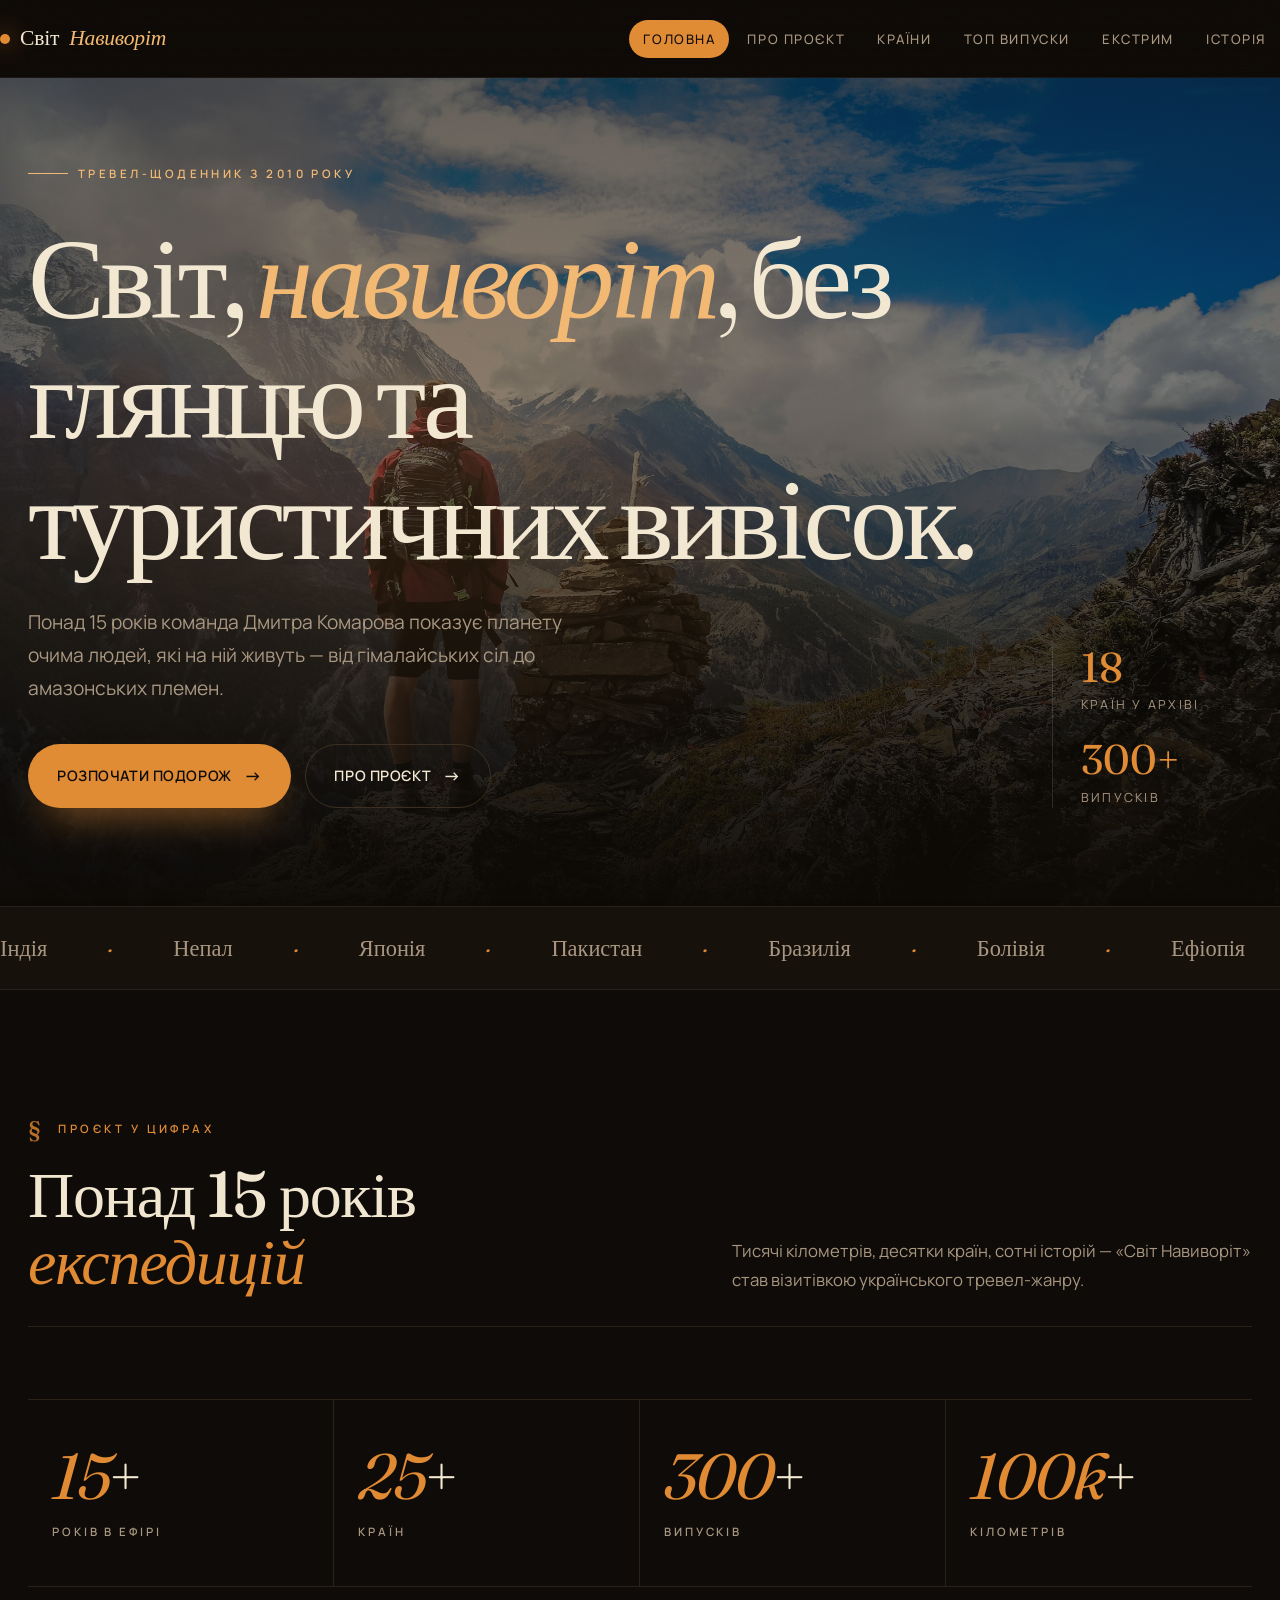
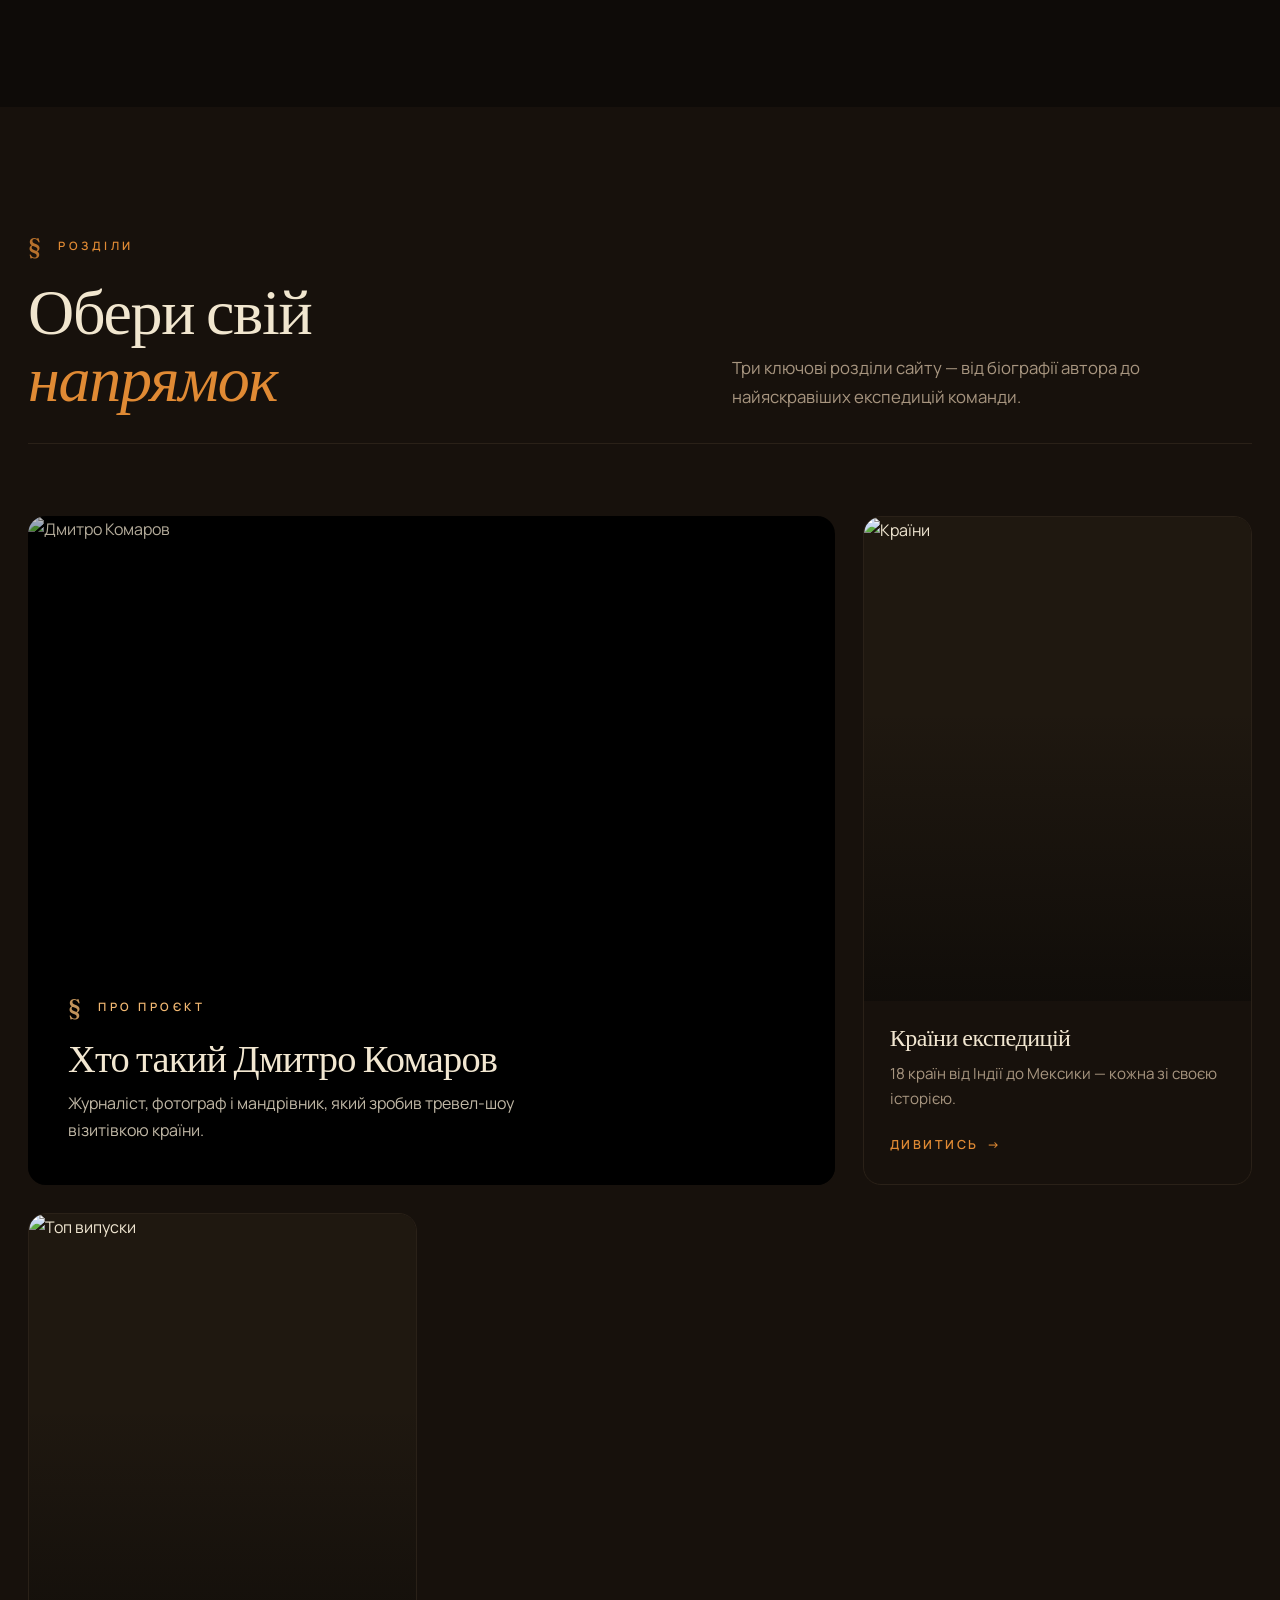
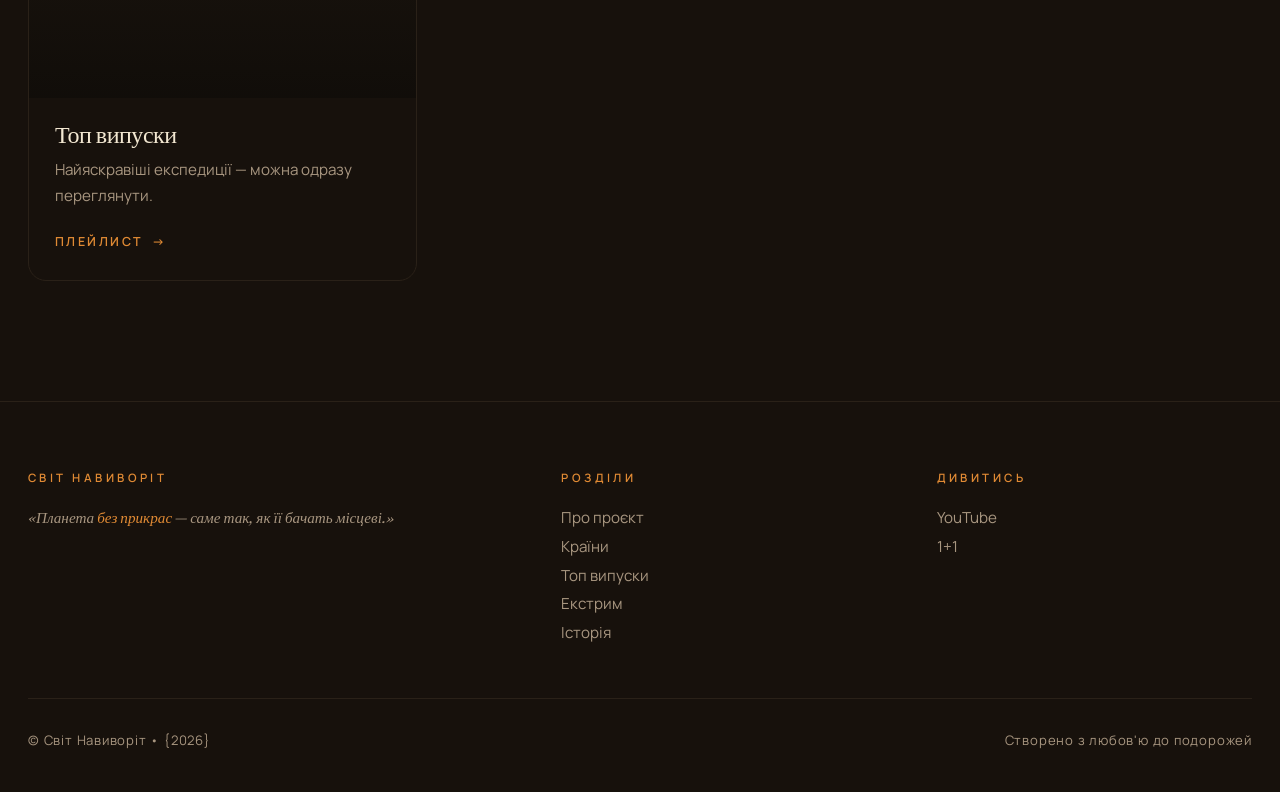
==== index.html @ 5a091ca9 "Update index.html" ====
<!doctype html>
<html lang="uk">
<head>
  <meta charset="utf-8">
  <meta name="viewport" content="width=device-width, initial-scale=1">
  <title>Світ Навиворіт — тревел-проєкт про справжній світ</title>
  <meta name="description" content="Український тревел-проєкт Дмитра Комарова. 15 років експедицій найвіддаленішими куточками планети.">
  <link rel="preconnect" href="https://fonts.googleapis.com">
  <link rel="preconnect" href="https://fonts.gstatic.com" crossorigin>
  <link href="https://fonts.googleapis.com/css2?family=Fraunces:ital,opsz,wght@0,9..144,400;0,9..144,500;0,9..144,600;1,9..144,400;1,9..144,500&family=Manrope:wght@400;500;600;700&display=swap" rel="stylesheet">
  <link rel="stylesheet" href="styles/style.css">
</head>
<body>
  <header class="site-header">
    <div class="container nav">
      <a class="brand" href="index.html">Світ <em>Навиворіт</em></a>
      <button class="burger" data-burger aria-label="Меню">☰</button>
      <ul class="nav-links">
        <li><a href="index.html">Головна</a></li>
        <li><a href="pages/about.html">Про проєкт</a></li>
        <li><a href="pages/countries.html">Країни</a></li>
        <li><a href="pages/top.html">Топ випуски</a></li>
        <li><a href="pages/extreme.html">Екстрим</a></li>
        <li><a href="pages/history.html">Історія</a></li>
      </ul>
    </div>
  </header>

  <main>
    <section class="hero">
      <div class="hero-bg"></div>
      <div class="container">
        <div class="hero-inner">
          <div>
            <div class="hero-tag reveal">Тревел-щоденник з 2010 року</div>
            <h1 class="reveal d1">Світ, <em>навиворіт</em>, без глянцю та туристичних вивісок.</h1>
            <p class="lede reveal d2">Понад 15 років команда Дмитра Комарова показує планету очима людей, які на ній живуть — від гімалайських сіл до амазонських племен.</p>
            <div class="hero-actions reveal d3">
              <a class="btn btn-primary" href="pages/countries.html">Розпочати подорож</a>
              <a class="btn btn-outline" href="pages/about.html">Про проєкт</a>
            </div>
          </div>
          <div class="hero-meta reveal d4">
            <div><div class="k">18</div><div class="v">Країн у архіві</div></div>
            <div><div class="k">300+</div><div class="v">Випусків</div></div>
          </div>
        </div>
      </div>
    </section>

    <div class="marquee" aria-hidden="true">
      <div class="marquee-track">
        <span>Індія <em>·</em> Непал <em>·</em> Японія <em>·</em> Пакистан <em>·</em> Бразилія <em>·</em> Болівія <em>·</em> Ефіопія <em>·</em> Кенія <em>·</em> Куба <em>·</em> Мексика <em>·</em> В'єтнам <em>·</em> Танзанія <em>·</em></span>
        <span>Індія <em>·</em> Непал <em>·</em> Японія <em>·</em> Пакистан <em>·</em> Бразилія <em>·</em> Болівія <em>·</em> Ефіопія <em>·</em> Кенія <em>·</em> Куба <em>·</em> Мексика <em>·</em> В'єтнам <em>·</em> Танзанія <em>·</em></span>
      </div>
    </div>

    <section class="section">
      <div class="container">
        <div class="section-head reveal">
          <div>
            <div class="eyebrow">Проєкт у цифрах</div>
            <h2>Понад 15 років <em>експедицій</em></h2>
          </div>
          <p class="desc">Тисячі кілометрів, десятки країн, сотні історій — «Світ Навиворіт» став візитівкою українського тревел-жанру.</p>
        </div>
        <div class="stats reveal d1">
          <div class="stat"><div class="num"><em>15</em>+</div><div class="label">років в ефірі</div></div>
          <div class="stat"><div class="num"><em>25</em>+</div><div class="label">країн</div></div>
          <div class="stat"><div class="num"><em>300</em>+</div><div class="label">випусків</div></div>
          <div class="stat"><div class="num"><em>100k</em>+</div><div class="label">кілометрів</div></div>
        </div>
      </div>
    </section>

    <section class="section section-tinted">
      <div class="container">
        <div class="section-head reveal">
          <div>
            <div class="eyebrow">Розділи</div>
            <h2>Обери свій <em>напрямок</em></h2>
          </div>
          <p class="desc">Три ключові розділи сайту — від біографії автора до найяскравіших експедицій команди.</p>
        </div>
        <div class="grid grid-3">
          <a class="feature-card reveal d1" href="about.html">
            <img src="images/komarov.jpg" alt="Дмитро Комаров" loading="lazy">
            <div class="fc-body">
              <div class="eyebrow" style="color:var(--amber-2);">Про проєкт</div>
              <h3>Хто такий Дмитро Комаров</h3>
              <p>Журналіст, фотограф і мандрівник, який зробив тревел-шоу візитівкою країни.</p>
            </div>
          </a>
          <a class="card reveal d2" href="countries.html">
            <div class="card-img"><img src="images/india.jpg" alt="Країни" loading="lazy"></div>
            <div class="card-body">
              <h3 class="card-title">Країни експедицій</h3>
              <p>18 країн від Індії до Мексики — кожна зі своєю історією.</p>
              <span class="card-link">Дивитись</span>
            </div>
          </a>
          <a class="card reveal d3" href="top.html">
            <div class="card-img"><img src="images/japan.jpg" alt="Топ випуски" loading="lazy"></div>
            <div class="card-body">
              <h3 class="card-title">Топ випуски</h3>
              <p>Найяскравіші експедиції — можна одразу переглянути.</p>
              <span class="card-link">Плейлист</span>
            </div>
          </a>
        </div>
      </div>
    </section>
  </main>

  <footer class="site-footer">
    <div class="container">
      <div class="footer-grid">
        <div>
          <h4>Світ Навиворіт</h4>
          <p class="footer-motto">«Планета <em style="color:var(--amber);font-style:italic;">без прикрас</em> — саме так, як її бачать місцеві.»</p>
        </div>
        <div>
          <h4>Розділи</h4>
          <a href="about.html">Про проєкт</a>
          <a href="countries.html">Країни</a>
          <a href="top.html">Топ випуски</a>
          <a href="extreme.html">Екстрим</a>
          <a href="history.html">Історія</a>
        </div>
        <div>
          <h4>Дивитись</h4>
          <a href="https://www.youtube.com/@SvitNavuvorit" target="_blank" rel="noopener">YouTube</a>
          <a href="https://1plus1.ua/svit-navpaki" target="_blank" rel="noopener">1+1</a>
        </div>
      </div>
      <div class="footer-bottom">
        <span>© Світ Навиворіт • {2026}</span>
        <span>Створено з любов'ю до подорожей</span>
      </div>
    </div>
  </footer>

  <script src="scripts/countries.js"></script>
  <script src="scripts/main.js"></script>
</body>
</html>
---- styles/style.css ----
/* =========================================================
   Світ Навиворіт — editorial redesign
   Palette: espresso ink + parchment + burnt amber
   Type: Fraunces (display serif) + Manrope (body)
   ========================================================= */

:root {
  --ink: #0e0b08;
  --ink-2: #17110c;
  --ink-3: #1f1810;
  --line: #2a2118;
  --line-2: #3a2e21;
  --paper: #f2e7d1;
  --paper-2: #ebdcbd;
  --text: #f1e6cf;
  --muted: #a89680;
  --amber: #e08a34;
  --amber-2: #f2b872;
  --rust: #b64a24;
  --radius: 4px;
  --radius-lg: 18px;
  --ease: cubic-bezier(.2,.7,.2,1);
  --shadow: 0 30px 80px -30px rgba(0,0,0,.7);
}

*, *::before, *::after { box-sizing: border-box; margin: 0; padding: 0; }

html { scroll-behavior: smooth; }

body {
  font-family: "Manrope", system-ui, -apple-system, Segoe UI, sans-serif;
  background: var(--ink);
  color: var(--text);
  line-height: 1.7;
  min-height: 100vh;
  display: flex;
  flex-direction: column;
  overflow-x: hidden;
  -webkit-font-smoothing: antialiased;
}

/* Subtle film-grain */
body::before {
  content: "";
  position: fixed; inset: 0;
  pointer-events: none;
  z-index: 200;
  opacity: .05;
  mix-blend-mode: overlay;
  background-image: url("data:image/svg+xml;utf8,<svg xmlns='http://www.w3.org/2000/svg' width='160' height='160'><filter id='n'><feTurbulence type='fractalNoise' baseFrequency='.9' numOctaves='2' stitchTiles='stitch'/></filter><rect width='100%25' height='100%25' filter='url(%23n)'/></svg>");
}

img { max-width: 100%; display: block; }
a { color: inherit; text-decoration: none; }
button { font-family: inherit; }

h1, h2, h3, h4 {
  font-family: "Fraunces", "Times New Roman", serif;
  font-weight: 500;
  letter-spacing: -0.02em;
  line-height: 1.05;
  font-optical-sizing: auto;
  font-variation-settings: "SOFT" 30, "WONK" 0;
}

.container {
  width: 100%;
  max-width: 1280px;
  margin: 0 auto;
  padding: 0 28px;
}

/* =========================================================
   Header
   ========================================================= */
.site-header {
  position: sticky; top: 0; z-index: 50;
  background: rgba(14, 11, 8, .72);
  backdrop-filter: blur(18px) saturate(140%);
  -webkit-backdrop-filter: blur(18px) saturate(140%);
  border-bottom: 1px solid rgba(255,255,255,.05);
  transition: padding .3s var(--ease), background .3s var(--ease);
}
.site-header.scrolled { background: rgba(14, 11, 8, .92); }
.nav {
  display: flex; align-items: center; justify-content: space-between;
  padding: 20px 0;
}
.brand {
  display: inline-flex; align-items: baseline; gap: 10px;
  font-family: "Fraunces", serif;
  font-weight: 500;
  font-size: 1.35rem;
  letter-spacing: -.01em;
  color: var(--paper);
}
.brand::before {
  content: "";
  width: 10px; height: 10px; border-radius: 50%;
  background: var(--amber);
  box-shadow: 0 0 24px var(--amber);
  transform: translateY(-1px);
}
.brand em {
  font-style: italic;
  color: var(--amber-2);
  font-weight: 400;
}

.nav-links { display: flex; gap: 4px; list-style: none; align-items: center; }
.nav-links a {
  position: relative;
  color: var(--muted);
  font-size: .82rem;
  font-weight: 500;
  letter-spacing: .12em;
  text-transform: uppercase;
  padding: 10px 14px;
  border-radius: 999px;
  transition: color .25s var(--ease), background .25s var(--ease);
}
.nav-links a:hover { color: var(--paper); background: rgba(255,255,255,.04); }
.nav-links a.active {
  color: var(--ink);
  background: var(--amber);
}

.burger {
  display: none;
  background: transparent;
  border: 1px solid var(--line-2);
  color: var(--paper);
  width: 44px; height: 44px;
  border-radius: 999px;
  font-size: 1.2rem;
  cursor: pointer;
}

/* =========================================================
   Buttons
   ========================================================= */
.btn {
  display: inline-flex; align-items: center; gap: 12px;
  padding: 16px 28px;
  border-radius: 999px;
  font-weight: 600; font-size: .9rem;
  letter-spacing: .04em;
  cursor: pointer; border: 1px solid transparent;
  transition: transform .25s var(--ease), background .25s var(--ease), color .25s var(--ease), border-color .25s var(--ease);
  text-transform: uppercase;
}
.btn::after {
  content: "→";
  font-size: 1.1rem;
  transition: transform .25s var(--ease);
}
.btn:hover::after { transform: translateX(4px); }

.btn-primary {
  background: var(--amber);
  color: var(--ink);
  box-shadow: 0 20px 40px -18px rgba(224, 138, 52, .7);
}
.btn-primary:hover { background: var(--amber-2); transform: translateY(-2px); }

.btn-outline {
  background: transparent;
  border-color: var(--line-2);
  color: var(--paper);
}
.btn-outline:hover { border-color: var(--amber); color: var(--amber); }

/* =========================================================
   Hero (home)
   ========================================================= */
.hero {
  position: relative;
  min-height: 92vh;
  display: flex; align-items: center;
  padding: 60px 0 80px;
  overflow: hidden;
  isolation: isolate;
}
.hero-bg {
  position: absolute; inset: 0;
  background-image: url("../images/hero.jpg");
  background-size: cover; background-position: center;
  filter: saturate(1.05) contrast(1.02);
  z-index: -2;
  transform: scale(1.05);
  animation: heroZoom 30s ease-in-out infinite alternate;
}
@keyframes heroZoom { to { transform: scale(1.15) translateY(-2%); } }
.hero-bg::after {
  content: "";
  position: absolute; inset: 0;
  background:
    radial-gradient(ellipse at 30% 40%, rgba(224,138,52,.18), transparent 55%),
    linear-gradient(180deg, rgba(14,11,8,.65) 0%, rgba(14,11,8,.55) 40%, var(--ink) 100%);
}
.hero-inner {
  display: grid;
  grid-template-columns: 1fr auto;
  gap: 60px;
  align-items: end;
  width: 100%;
}
.hero-tag {
  display: inline-flex; align-items: center; gap: 10px;
  color: var(--amber-2);
  font-size: .72rem;
  letter-spacing: .3em; text-transform: uppercase;
  margin-bottom: 32px;
  font-weight: 600;
}
.hero-tag::before {
  content: ""; width: 40px; height: 1px; background: var(--amber-2);
}
.hero h1 {
  font-size: clamp(3rem, 9vw, 8rem);
  color: var(--paper);
  margin-bottom: 28px;
  letter-spacing: -.04em;
}
.hero h1 em { color: var(--amber-2); font-style: italic; font-weight: 400; }
.hero .lede {
  color: var(--muted);
  font-size: clamp(1rem, 1.5vw, 1.2rem);
  max-width: 560px;
  margin-bottom: 40px;
}
.hero-actions { display: flex; gap: 14px; flex-wrap: wrap; }
.hero-meta {
  display: flex; flex-direction: column; gap: 24px;
  min-width: 200px;
  padding-left: 28px;
  border-left: 1px solid rgba(255,255,255,.12);
}
.hero-meta .k {
  font-family: "Fraunces", serif;
  font-size: 2.6rem;
  color: var(--amber);
  line-height: 1;
}
.hero-meta .v {
  color: var(--muted); font-size: .78rem;
  letter-spacing: .18em; text-transform: uppercase;
  margin-top: 6px;
}

/* Marquee */
.marquee {
  overflow: hidden;
  border-top: 1px solid var(--line);
  border-bottom: 1px solid var(--line);
  background: var(--ink-2);
  padding: 22px 0;
}
.marquee-track {
  display: flex; gap: 60px;
  white-space: nowrap;
  animation: marquee 40s linear infinite;
  font-family: "Fraunces", serif;
  font-size: 1.4rem;
  color: var(--muted);
}
.marquee-track span { display: inline-flex; align-items: center; gap: 60px; }
.marquee-track em { color: var(--amber); font-style: italic; }
.marquee-dot {
  width: 8px; height: 8px; border-radius: 50%;
  background: var(--amber); display: inline-block;
}
@keyframes marquee { to { transform: translateX(-50%); } }

/* =========================================================
   Sections
   ========================================================= */
.section { padding: 120px 0; position: relative; }
.section-tinted { background: var(--ink-2); }
.section-paper { background: var(--paper); color: var(--ink); }
.section-paper .muted { color: #6b5a44; }

.section-head {
  display: grid;
  grid-template-columns: 1fr 1.4fr;
  gap: 60px;
  align-items: end;
  margin-bottom: 72px;
  padding-bottom: 32px;
  border-bottom: 1px solid var(--line);
}
.section-paper .section-head { border-bottom-color: rgba(0,0,0,.12); }
.eyebrow {
  color: var(--amber);
  font-size: .72rem;
  letter-spacing: .3em; text-transform: uppercase;
  font-weight: 600;
  display: flex; align-items: center; gap: 14px;
}
.eyebrow::before { content: "§"; font-family: "Fraunces", serif; font-size: 1.4rem; opacity: .8; }
.section-head h2 {
  font-size: clamp(2rem, 5vw, 4rem);
  margin-top: 12px;
}
.section-head h2 em { color: var(--amber); font-style: italic; font-weight: 400; }
.section-head .desc { color: var(--muted); font-size: 1.05rem; max-width: 520px; margin-left: auto; }
.section-paper .section-head .desc { color: #6b5a44; }

/* =========================================================
   Grid / editorial cards
   ========================================================= */
.grid {
  display: grid;
  grid-template-columns: repeat(auto-fill, minmax(300px, 1fr));
  gap: 28px;
}
.grid-3 { grid-template-columns: repeat(3, 1fr); }

.card {
  position: relative;
  background: var(--ink-2);
  border: 1px solid var(--line);
  border-radius: var(--radius-lg);
  overflow: hidden;
  display: flex; flex-direction: column;
  transition: transform .5s var(--ease), border-color .3s var(--ease);
  isolation: isolate;
}
.card:hover { transform: translateY(-6px); border-color: var(--line-2); }
.card-index {
  position: absolute; top: 18px; left: 20px;
  z-index: 3;
  font-family: "Fraunces", serif;
  font-size: .95rem;
  color: var(--paper);
  background: rgba(0,0,0,.35);
  backdrop-filter: blur(8px);
  padding: 6px 12px; border-radius: 999px;
  letter-spacing: .1em;
}
.card-img {
  aspect-ratio: 4/5;
  overflow: hidden;
  background: var(--ink-3);
  position: relative;
}
.card-img::after {
  content: "";
  position: absolute; inset: 0;
  background: linear-gradient(180deg, transparent 40%, rgba(14,11,8,.85));
}
.card-img img {
  width: 100%; height: 100%;
  object-fit: cover;
  transition: transform .8s var(--ease), filter .5s var(--ease);
  filter: saturate(.9);
}
.card:hover .card-img img { transform: scale(1.08); filter: saturate(1.1); }
.card-body {
  padding: 24px 26px 28px;
  display: flex; flex-direction: column; gap: 10px;
}
.card-title {
  font-family: "Fraunces", serif;
  font-size: 1.5rem;
  color: var(--paper);
  display: flex; align-items: center; gap: 12px;
  font-weight: 500;
}
.card-title .flag { font-size: 1.5rem; }
.card-body p { color: var(--muted); font-size: .95rem; }
.card-link {
  margin-top: 12px;
  color: var(--amber);
  font-weight: 600; font-size: .78rem;
  letter-spacing: .2em; text-transform: uppercase;
  display: inline-flex; align-items: center; gap: 8px;
}
.card-link::after { content: "→"; transition: transform .25s var(--ease); }
.card:hover .card-link::after { transform: translateX(4px); }

/* Feature card variant (image spans, dark hero) */
.feature-card {
  grid-column: span 2;
  position: relative;
  min-height: 460px;
  border-radius: var(--radius-lg);
  overflow: hidden;
  isolation: isolate;
  background: #000;
}
.feature-card img {
  position: absolute; inset: 0;
  width: 100%; height: 100%;
  object-fit: cover;
  opacity: .75;
  transition: transform .8s var(--ease), opacity .5s var(--ease);
}
.feature-card:hover img { transform: scale(1.05); opacity: .9; }
.feature-card::after {
  content: "";
  position: absolute; inset: 0;
  background: linear-gradient(160deg, transparent 30%, rgba(0,0,0,.85));
}
.feature-card .fc-body {
  position: relative; z-index: 2;
  padding: 40px;
  height: 100%;
  display: flex; flex-direction: column; justify-content: flex-end;
  gap: 12px;
}
.feature-card h3 {
  font-family: "Fraunces", serif;
  font-size: clamp(1.8rem, 3vw, 2.8rem);
  color: var(--paper);
}
.feature-card p { color: rgba(241,230,207,.8); max-width: 520px; }

/* =========================================================
   Stats
   ========================================================= */
.stats {
  display: grid;
  grid-template-columns: repeat(4, 1fr);
  gap: 0;
  border-top: 1px solid var(--line);
  border-bottom: 1px solid var(--line);
}
.stat {
  padding: 44px 24px;
  text-align: left;
  border-right: 1px solid var(--line);
  position: relative;
}
.stat:last-child { border-right: none; }
.stat .num {
  font-family: "Fraunces", serif;
  color: var(--paper);
  font-size: clamp(2.6rem, 5vw, 4rem);
  line-height: 1;
  letter-spacing: -.03em;
  font-weight: 400;
}
.stat .num em { color: var(--amber); font-style: italic; }
.stat .label {
  color: var(--muted); font-size: .72rem;
  letter-spacing: .25em; text-transform: uppercase;
  margin-top: 14px; font-weight: 600;
}

/* =========================================================
   Split / about
   ========================================================= */
.split {
  display: grid;
  grid-template-columns: 1.05fr 1fr;
  gap: 80px;
  align-items: center;
}
.split.reverse { grid-template-columns: 1fr 1.05fr; }
.split-img {
  position: relative;
  border-radius: var(--radius-lg);
  overflow: hidden;
  aspect-ratio: 4/5;
}
.split-img img { width: 100%; height: 100%; object-fit: cover; }
.split-img::after {
  content: "";
  position: absolute; inset: 0;
  border: 1px solid rgba(255,255,255,.08);
  border-radius: var(--radius-lg);
  pointer-events: none;
}
.split h2 { font-size: clamp(1.8rem, 4vw, 3rem); margin-bottom: 24px; }
.split h2 em { color: var(--amber); font-style: italic; }
.split p { color: var(--muted); margin-bottom: 16px; font-size: 1.02rem; }
.split .lead {
  font-family: "Fraunces", serif;
  font-size: 1.4rem;
  color: var(--paper);
  font-style: italic;
  line-height: 1.4;
  margin-bottom: 24px;
}
.section-paper .split p { color: #5d4d38; }
.section-paper .split .lead { color: var(--ink); }

/* =========================================================
   Timeline (alternating)
   ========================================================= */
.timeline {
  position: relative;
  max-width: 900px;
  margin: 0 auto;
  padding: 20px 0;
}
.timeline::before {
  content: "";
  position: absolute;
  left: 50%;
  top: 0; bottom: 0;
  width: 1px;
  background: var(--line);
  transform: translateX(-.5px);
}
.timeline-item {
  position: relative;
  display: grid;
  grid-template-columns: 1fr 1fr;
  gap: 60px;
  padding: 40px 0;
}
.timeline-item .tl-card {
  background: var(--ink-2);
  border: 1px solid var(--line);
  border-radius: var(--radius-lg);
  padding: 28px 30px;
  position: relative;
}
.timeline-item:nth-child(odd) .tl-card { grid-column: 1; text-align: right; }
.timeline-item:nth-child(even) .tl-card { grid-column: 2; }
.timeline-item::after {
  content: "";
  position: absolute;
  left: 50%; top: 60px;
  width: 14px; height: 14px;
  border-radius: 50%;
  background: var(--amber);
  transform: translateX(-50%);
  box-shadow: 0 0 0 4px var(--ink), 0 0 30px var(--amber);
}
.tl-year {
  font-family: "Fraunces", serif;
  color: var(--amber);
  font-size: 1.6rem;
  font-style: italic;
  margin-bottom: 6px;
}
.tl-card h3 { color: var(--paper); font-size: 1.35rem; margin-bottom: 8px; }
.tl-card p { color: var(--muted); font-size: .95rem; }

/* =========================================================
   Country hero + body
   ========================================================= */
.country-hero {
  position: relative;
  min-height: 80vh;
  display: flex; align-items: flex-end;
  padding: 100px 0 60px;
  overflow: hidden;
  isolation: isolate;
}
.country-hero-bg {
  position: absolute; inset: 0; z-index: -2;
  background-size: cover; background-position: center;
  transform: scale(1.05);
  animation: heroZoom 30s ease-in-out infinite alternate;
}
.country-hero::before {
  content: "";
  position: absolute; inset: 0; z-index: -1;
  background:
    linear-gradient(180deg, rgba(14,11,8,.4) 0%, rgba(14,11,8,.3) 40%, var(--ink) 100%);
}
.country-hero .container { position: relative; }
.back-link {
  display: inline-flex; align-items: center; gap: 10px;
  color: var(--muted);
  margin-bottom: 32px;
  font-size: .78rem;
  letter-spacing: .2em; text-transform: uppercase;
  font-weight: 600;
  transition: color .25s var(--ease);
}
.back-link::before { content: "←"; font-size: 1rem; }
.back-link:hover { color: var(--amber); }
.country-hero h1 {
  font-size: clamp(3rem, 8vw, 6.5rem);
  color: var(--paper);
  display: flex; align-items: center; gap: 24px;
  flex-wrap: wrap;
  letter-spacing: -.03em;
}
.country-hero h1 .flag { font-size: .7em; }
.country-hero .lede {
  color: rgba(241,230,207,.8);
  font-size: 1.15rem;
  max-width: 640px;
  margin-top: 20px;
}
.country-body {
  padding: 0;
  max-width: none;
  margin: 0;
}
.country-detail-wrap {
  display: grid;
  grid-template-columns: minmax(0, 1fr) 320px;
  gap: 60px;
  padding: 80px 0 120px;
  align-items: start;
}
.country-detail-wrap .country-info { position: sticky; top: 100px; }
@media (max-width: 960px) {
  .country-detail-wrap { grid-template-columns: 1fr; gap: 40px; padding: 60px 0 80px; }
  .country-detail-wrap .country-info { position: static; }
}
.country-body p {
  color: var(--text);
  font-size: 1.15rem;
  margin-bottom: 22px;
  line-height: 1.8;
}
.country-body p:first-of-type::first-letter {
  font-family: "Fraunces", serif;
  font-size: 4.5rem;
  float: left;
  line-height: .9;
  padding: 6px 14px 0 0;
  color: var(--amber);
  font-weight: 500;
}
.country-fact {
  margin-top: 40px;
  padding: 30px 34px;
  border-left: 3px solid var(--amber);
  background: var(--ink-2);
  border-radius: 0 var(--radius-lg) var(--radius-lg) 0;
  font-family: "Fraunces", serif;
  font-size: 1.25rem;
  color: var(--paper);
  font-style: italic;
}
.country-fact strong {
  display: block;
  color: var(--amber);
  font-family: "Manrope", sans-serif;
  font-size: .72rem;
  letter-spacing: .3em; text-transform: uppercase;
  margin-bottom: 12px;
  font-weight: 700;
  font-style: normal;
}

/* Country detail layout: article + info aside */
.country-h3 {
  font-family: "Fraunces", serif;
  font-size: 1.6rem;
  color: var(--paper);
  margin: 40px 0 18px;
  letter-spacing: -.01em;
}
.country-highlights {
  list-style: none;
  display: grid;
  grid-template-columns: repeat(auto-fill, minmax(220px, 1fr));
  gap: 10px 18px;
}
.country-highlights li {
  position: relative;
  padding-left: 22px;
  color: var(--text);
  font-size: 1rem;
}
.country-highlights li::before {
  content: "◆";
  position: absolute; left: 0; top: 0;
  color: var(--amber);
  font-size: .7rem;
  transform: translateY(4px);
}
.info-list {
  display: grid;
  grid-template-columns: 1fr 1.4fr;
  gap: 14px 24px;
  padding: 28px 32px;
  background: var(--ink-2);
  border: 1px solid var(--line);
  border-radius: var(--radius-lg);
}
.info-list dt {
  color: var(--muted);
  font-size: .72rem;
  letter-spacing: .22em;
  text-transform: uppercase;
  font-weight: 600;
  align-self: center;
}
.info-list dd {
  color: var(--paper);
  font-family: "Fraunces", serif;
  font-size: 1.1rem;
}
@media (max-width: 720px) {
  .info-list { grid-template-columns: 1fr; gap: 6px 0; padding: 22px 24px; }
  .info-list dd { margin-bottom: 10px; border-bottom: 1px solid var(--line); padding-bottom: 8px; }
}

/* =========================================================
   Video cards
   ========================================================= */
.video-card {
  background: var(--ink-2);
  border: 1px solid var(--line);
  border-radius: var(--radius-lg);
  overflow: hidden;
  transition: transform .4s var(--ease), border-color .3s var(--ease);
}
.video-card:hover { transform: translateY(-6px); border-color: var(--line-2); }
.video-frame { aspect-ratio: 16/9; }
.video-frame iframe { width: 100%; height: 100%; border: 0; display: block; }
.video-card .card-body { padding: 24px 26px 28px; }

/* =========================================================
   Footer
   ========================================================= */
.site-footer {
  margin-top: auto;
  border-top: 1px solid var(--line);
  padding: 70px 0 40px;
  background: var(--ink-2);
}
.footer-grid {
  display: grid;
  grid-template-columns: 1.5fr 1fr 1fr;
  gap: 60px;
  margin-bottom: 50px;
}
.footer-grid h4 {
  font-family: "Manrope", sans-serif;
  font-size: .72rem;
  letter-spacing: .3em; text-transform: uppercase;
  color: var(--amber);
  margin-bottom: 20px;
  font-weight: 600;
}
.footer-grid p, .footer-grid a {
  color: var(--muted); font-size: .95rem; line-height: 1.9;
  display: block;
  transition: color .25s var(--ease);
}
.footer-grid a:hover { color: var(--paper); }
.footer-motto {
  font-family: "Fraunces", serif;
  font-size: 2rem;
  color: var(--paper);
  font-style: italic;
  line-height: 1.2;
  margin-top: 12px;
}
.footer-bottom {
  padding-top: 30px;
  border-top: 1px solid var(--line);
  color: var(--muted);
  font-size: .82rem;
  display: flex; justify-content: space-between; flex-wrap: wrap; gap: 16px;
  letter-spacing: .06em;
}

/* =========================================================
   Reveal animations
   ========================================================= */
.reveal {
  opacity: 0;
  transform: translateY(30px);
  transition: opacity .8s var(--ease), transform .8s var(--ease);
}
.reveal.in { opacity: 1; transform: none; }
.reveal.d1 { transition-delay: .08s; }
.reveal.d2 { transition-delay: .16s; }
.reveal.d3 { transition-delay: .24s; }
.reveal.d4 { transition-delay: .32s; }

/* =========================================================
   Responsive
   ========================================================= */
@media (max-width: 960px) {
  .section { padding: 80px 0; }
  .section-head { grid-template-columns: 1fr; gap: 20px; margin-bottom: 48px; }
  .section-head .desc { margin-left: 0; }
  .split, .split.reverse { grid-template-columns: 1fr; gap: 40px; }
  .stats { grid-template-columns: repeat(2, 1fr); }
  .stat:nth-child(2) { border-right: none; }
  .stat:nth-child(1), .stat:nth-child(2) { border-bottom: 1px solid var(--line); }
  .hero-inner { grid-template-columns: 1fr; }
  .hero-meta { flex-direction: row; padding: 24px 0 0; border-left: none; border-top: 1px solid rgba(255,255,255,.12); gap: 40px; }
  .feature-card { grid-column: span 1; min-height: 360px; }
  .timeline::before { left: 20px; }
  .timeline-item { grid-template-columns: 1fr; gap: 0; padding-left: 50px; }
  .timeline-item .tl-card,
  .timeline-item:nth-child(odd) .tl-card,
  .timeline-item:nth-child(even) .tl-card { grid-column: 1; text-align: left; }
  .timeline-item::after { left: 20px; }
  .footer-grid { grid-template-columns: 1fr; gap: 40px; }
}

@media (max-width: 720px) {
  .container { padding: 0 20px; }
  .burger { display: inline-flex; align-items: center; justify-content: center; }
  .nav-links {
    position: fixed;
    top: 78px; left: 20px; right: 20px;
    background: var(--ink-2);
    border: 1px solid var(--line);
    border-radius: var(--radius-lg);
    flex-direction: column;
    padding: 18px;
    gap: 4px;
    transform: translateY(-20px) scale(.98);
    opacity: 0;
    pointer-events: none;
    transition: opacity .3s var(--ease), transform .3s var(--ease);
    align-items: stretch;
    box-shadow: var(--shadow);
  }
  .nav-links.open { opacity: 1; transform: none; pointer-events: auto; }
  .nav-links a { text-align: center; padding: 14px; }
  .hero { min-height: 78vh; padding: 40px 0 60px; }
  .country-hero { min-height: 60vh; }
  .grid-3 { grid-template-columns: 1fr; }
}
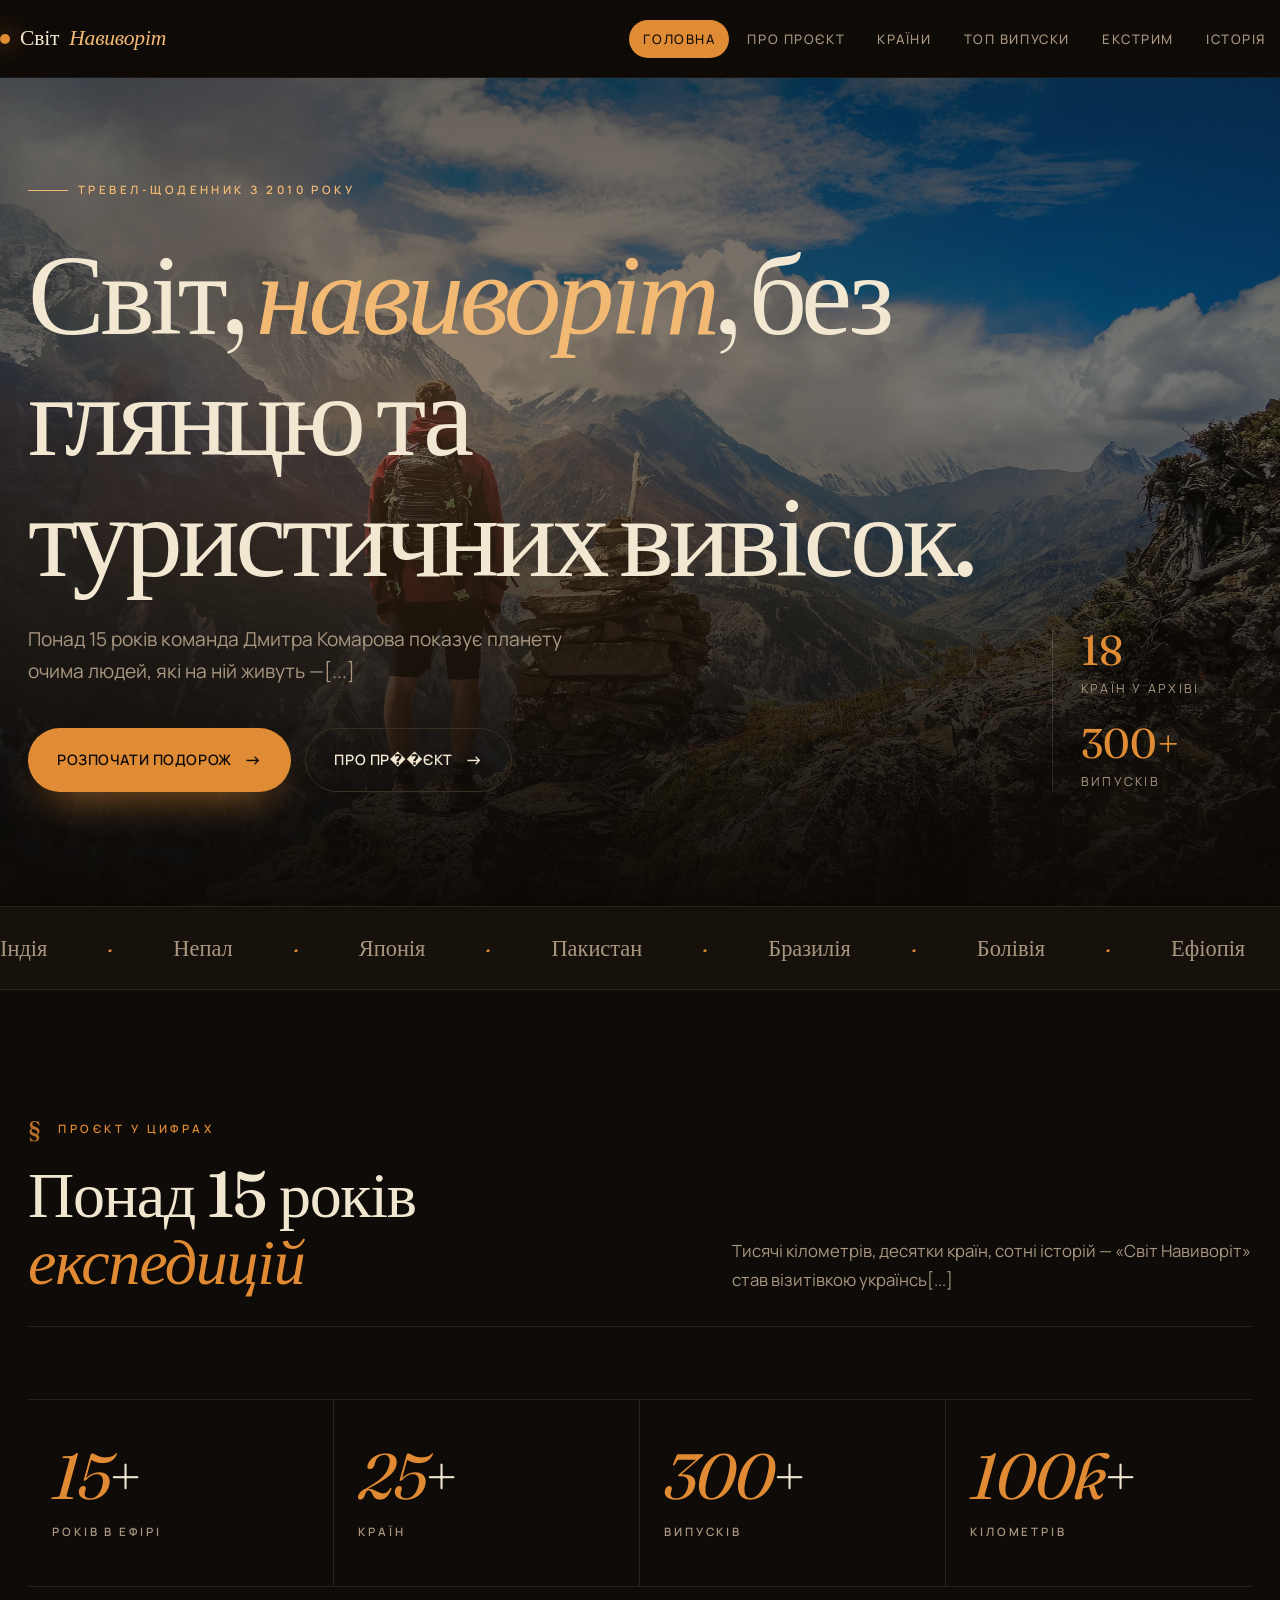
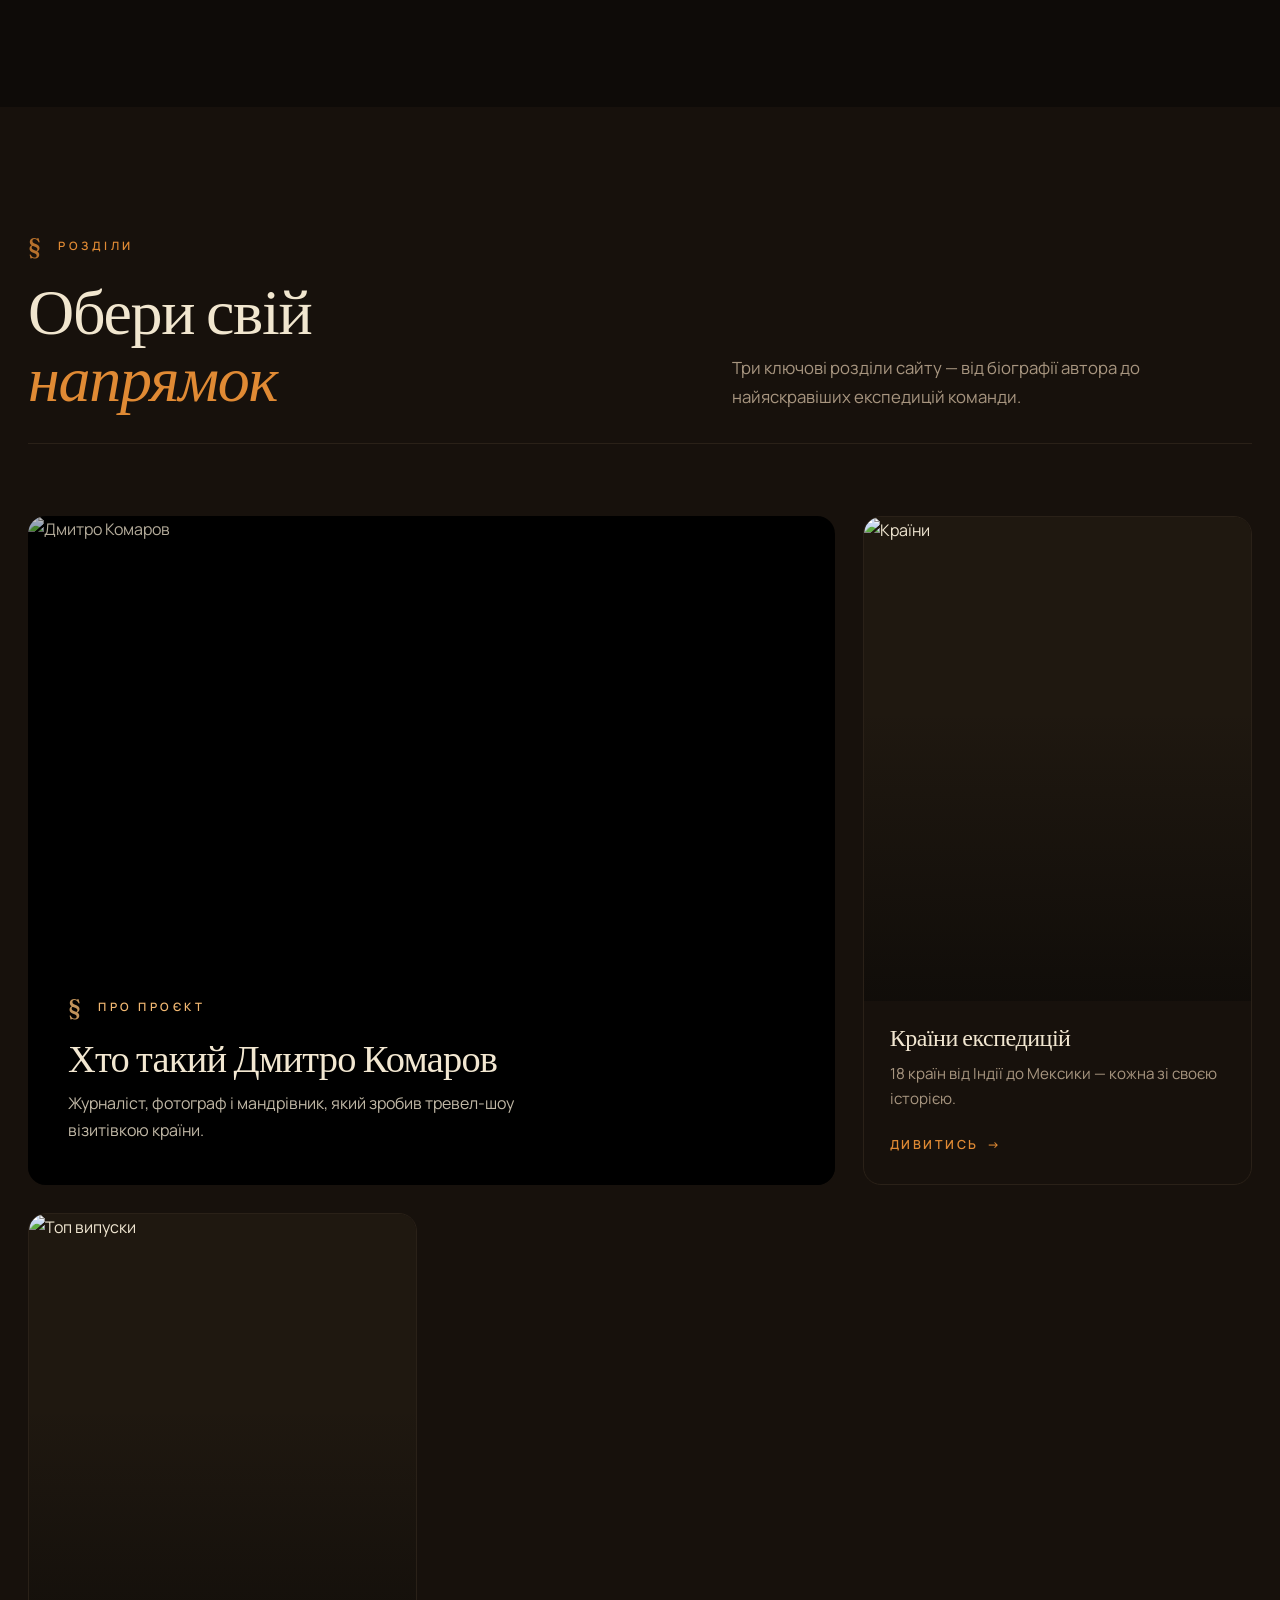
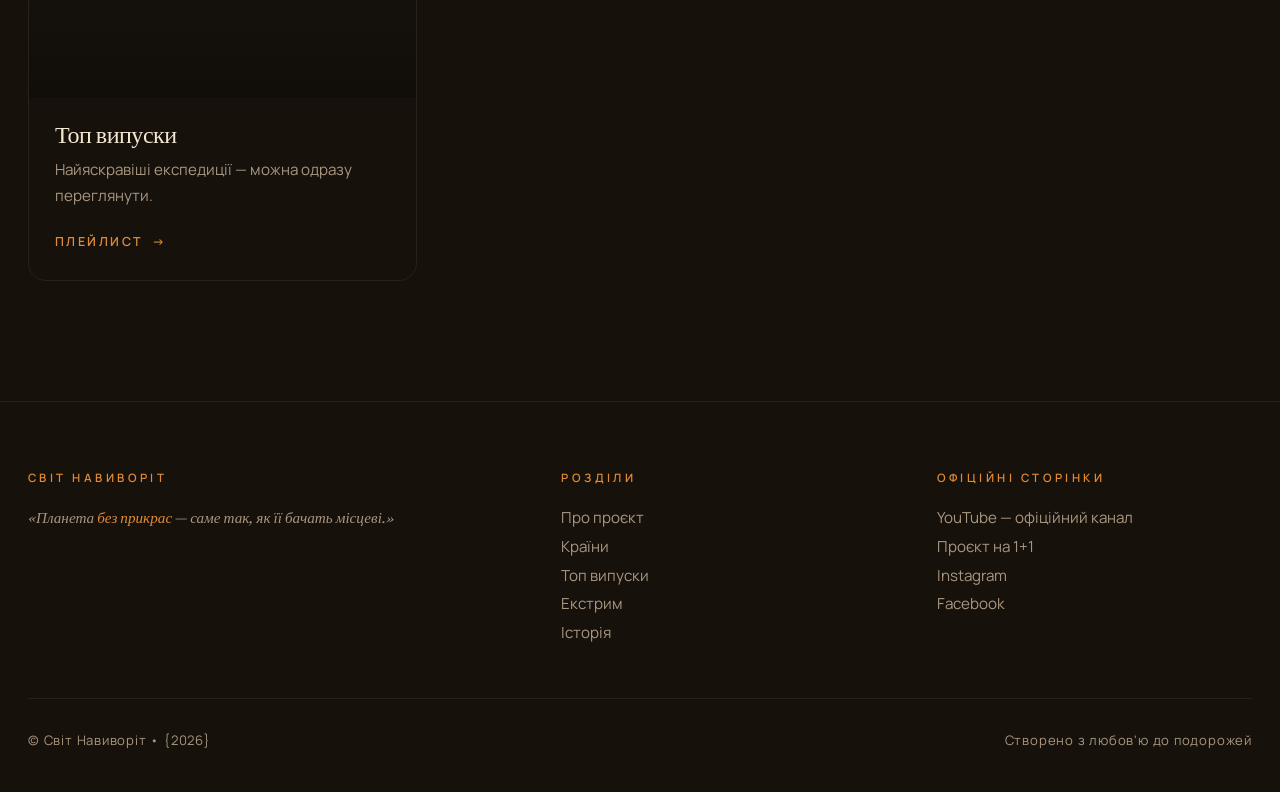
==== commit 6318ea21: "Add videos + footer + favicon fix" ====
--- a/index.html
+++ b/index.html
@@ -4,12 +4,22 @@
   <meta charset="utf-8">
   <meta name="viewport" content="width=device-width, initial-scale=1">
   <title>Світ Навиворіт — тревел-проєкт про справжній світ</title>
-  <meta name="description" content="Український тревел-проєкт Дмитра Комарова. 15 років експедицій найвіддаленішими куточками планети.">
+  <meta name="description" content="Український тревел-проєкт Дмитра Комарова. 15 років експедицій найвіддаленішими куточк�[...]">
+  <link rel="icon" href="favicon.png">
   <link rel="preconnect" href="https://fonts.googleapis.com">
   <link rel="preconnect" href="https://fonts.gstatic.com" crossorigin>
   <link href="https://fonts.googleapis.com/css2?family=Fraunces:ital,opsz,wght@0,9..144,400;0,9..144,500;0,9..144,600;1,9..144,400;1,9..144,500&family=Manrope:wght@400;500;600;700&display=swap" rel="stylesheet">
   <link rel="stylesheet" href="styles/style.css">
 </head>
+   <!-- Google tag (gtag.js) -->
+<script async src="https://www.googletagmanager.com/gtag/js?id=G-G9FGS4JTEY"></script>
+<script>
+  window.dataLayer = window.dataLayer || [];
+  function gtag(){dataLayer.push(arguments);} 
+  gtag('js', new Date());
+
+  gtag('config', 'G-G9FGS4JTEY');
+</script>
 <body>
   <header class="site-header">
     <div class="container nav">
@@ -25,7 +35,6 @@
       </ul>
     </div>
   </header>
-
   <main>
     <section class="hero">
       <div class="hero-bg"></div>
@@ -34,10 +43,10 @@
           <div>
             <div class="hero-tag reveal">Тревел-щоденник з 2010 року</div>
             <h1 class="reveal d1">Світ, <em>навиворіт</em>, без глянцю та туристичних вивісок.</h1>
-            <p class="lede reveal d2">Понад 15 років команда Дмитра Комарова показує планету очима людей, які на ній живуть — від гімалайських сіл до амазонських племен.</p>
+            <p class="lede reveal d2">Понад 15 років команда Дмитра Комарова показує планету очима людей, які на ній живуть —[...]</p>
             <div class="hero-actions reveal d3">
               <a class="btn btn-primary" href="pages/countries.html">Розпочати подорож</a>
-              <a class="btn btn-outline" href="pages/about.html">Про проєкт</a>
+              <a class="btn btn-outline" href="pages/about.html">Про пр��єкт</a>
             </div>
           </div>
           <div class="hero-meta reveal d4">
@@ -50,8 +59,8 @@
 
     <div class="marquee" aria-hidden="true">
       <div class="marquee-track">
-        <span>Індія <em>·</em> Непал <em>·</em> Японія <em>·</em> Пакистан <em>·</em> Бразилія <em>·</em> Болівія <em>·</em> Ефіопія <em>·</em> Кенія <em>·</em> Куба <em>·</em> Мексика <em>·</em> В'єтнам <em>·</em> Танзанія <em>·</em></span>
-        <span>Індія <em>·</em> Непал <em>·</em> Японія <em>·</em> Пакистан <em>·</em> Бразилія <em>·</em> Болівія <em>·</em> Ефіопія <em>·</em> Кенія <em>·</em> Куба <em>·</em> Мексика <em>·</em> В'єтнам <em>·</em> Танзанія <em>·</em></span>
+        <span>Індія <em>·</em> Непал <em>·</em> Японія <em>·</em> Пакистан <em>·</em> Бразилія <em>·</em> Болівія <em>·</em> Ефіопія <em>·</em>[...]</span>
+        <span>Індія <em>·</em> Непал <em>·</em> Японія <em>·</em> Пакистан <em>·</em> Бразилія <em>·</em> Болівія <em>·</em> Ефіопія <em>·</em>[...]</span>
       </div>
     </div>
 
@@ -62,7 +71,7 @@
             <div class="eyebrow">Проєкт у цифрах</div>
             <h2>Понад 15 років <em>експедицій</em></h2>
           </div>
-          <p class="desc">Тисячі кілометрів, десятки країн, сотні історій — «Світ Навиворіт» став візитівкою українського тревел-жанру.</p>
+          <p class="desc">Тисячі кілометрів, десятки країн, сотні історій — «Світ Навиворіт» став візитівкою українсь[...]</p>
         </div>
         <div class="stats reveal d1">
           <div class="stat"><div class="num"><em>15</em>+</div><div class="label">років в ефірі</div></div>
@@ -128,9 +137,11 @@
           <a href="history.html">Історія</a>
         </div>
         <div>
-          <h4>Дивитись</h4>
-          <a href="https://www.youtube.com/@SvitNavuvorit" target="_blank" rel="noopener">YouTube</a>
-          <a href="https://1plus1.ua/svit-navpaki" target="_blank" rel="noopener">1+1</a>
+          <h4>Офіційні сторінки</h4>
+          <a href="https://www.youtube.com/@naiznankutv" target="_blank" rel="noopener">YouTube — офіційний канал</a>
+          <a href="https://1plus1.ua/svit-navpaki" target="_blank" rel="noopener">Проєкт на 1+1</a>
+          <a href="https://www.instagram.com/naiznankutv/" target="_blank" rel="noopener">Instagram</a>
+          <a href="https://www.facebook.com/naiznankutv" target="_blank" rel="noopener">Facebook</a>
         </div>
       </div>
       <div class="footer-bottom">
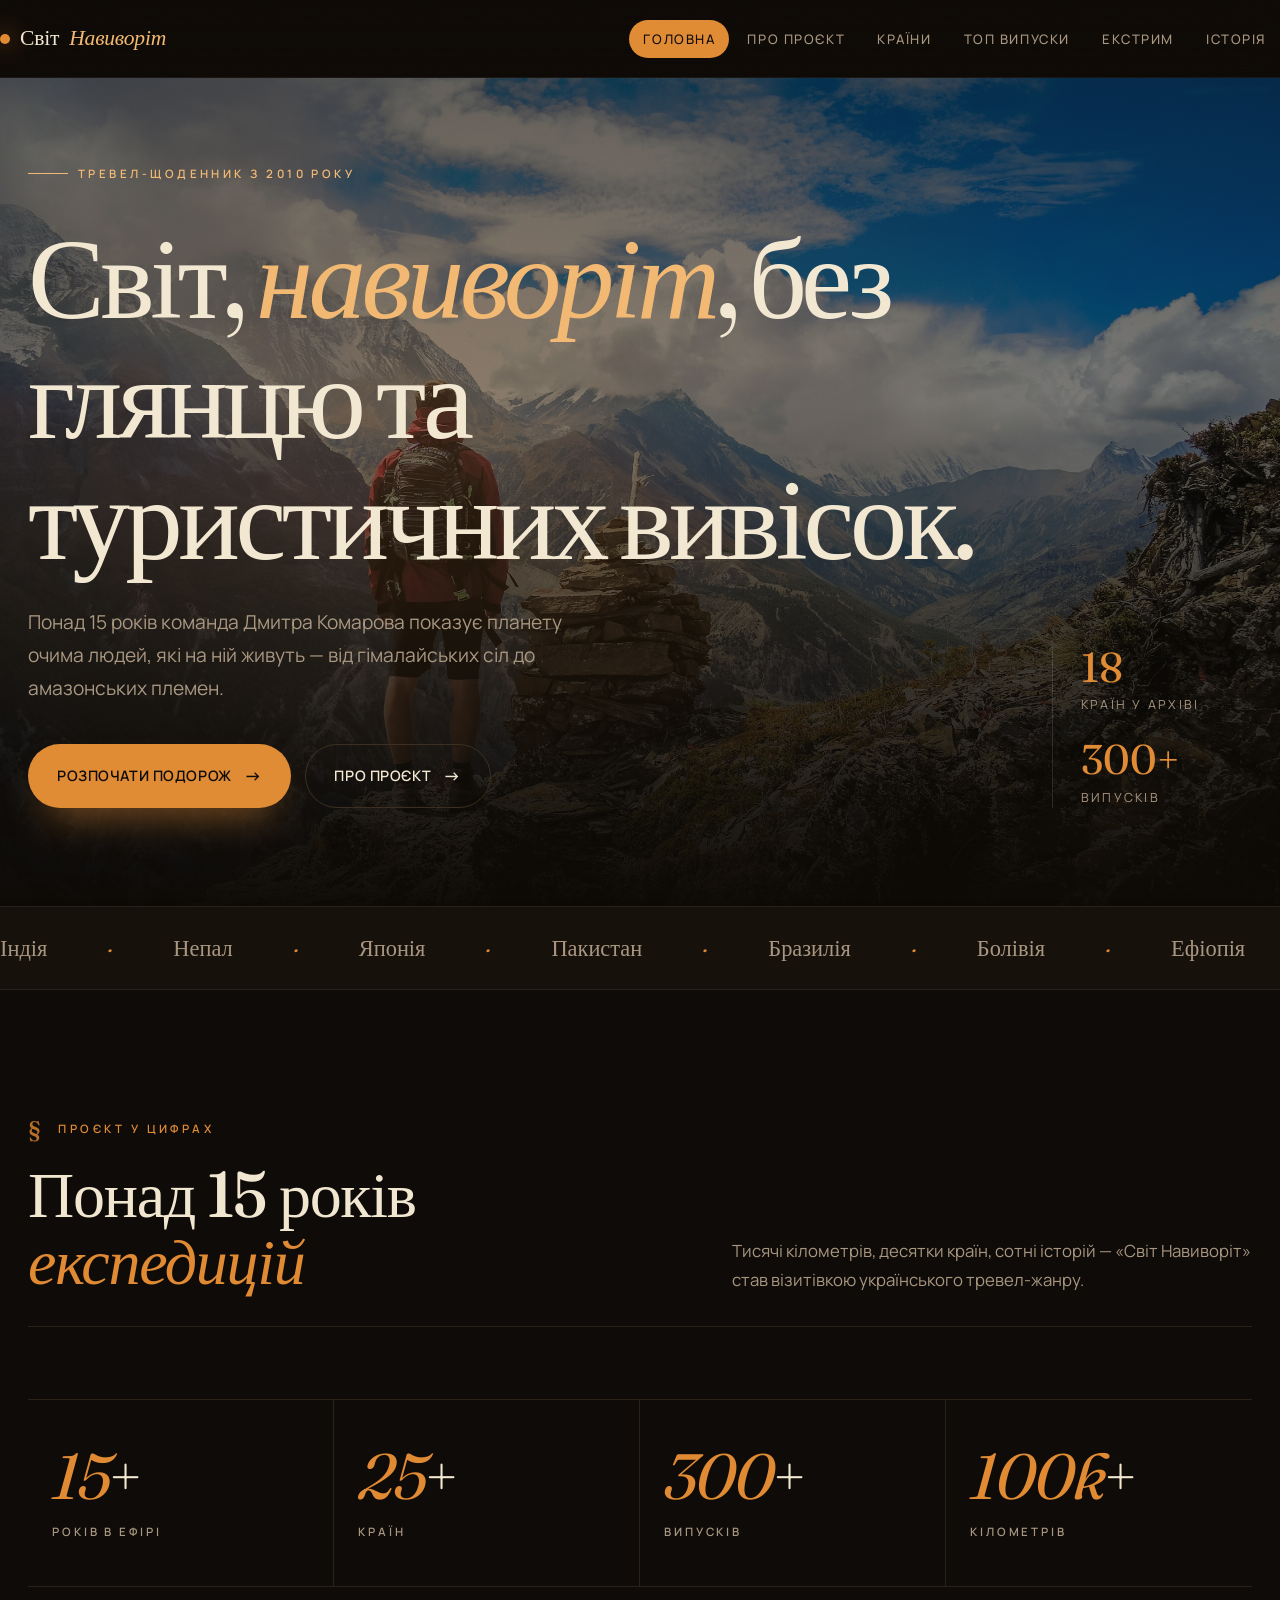
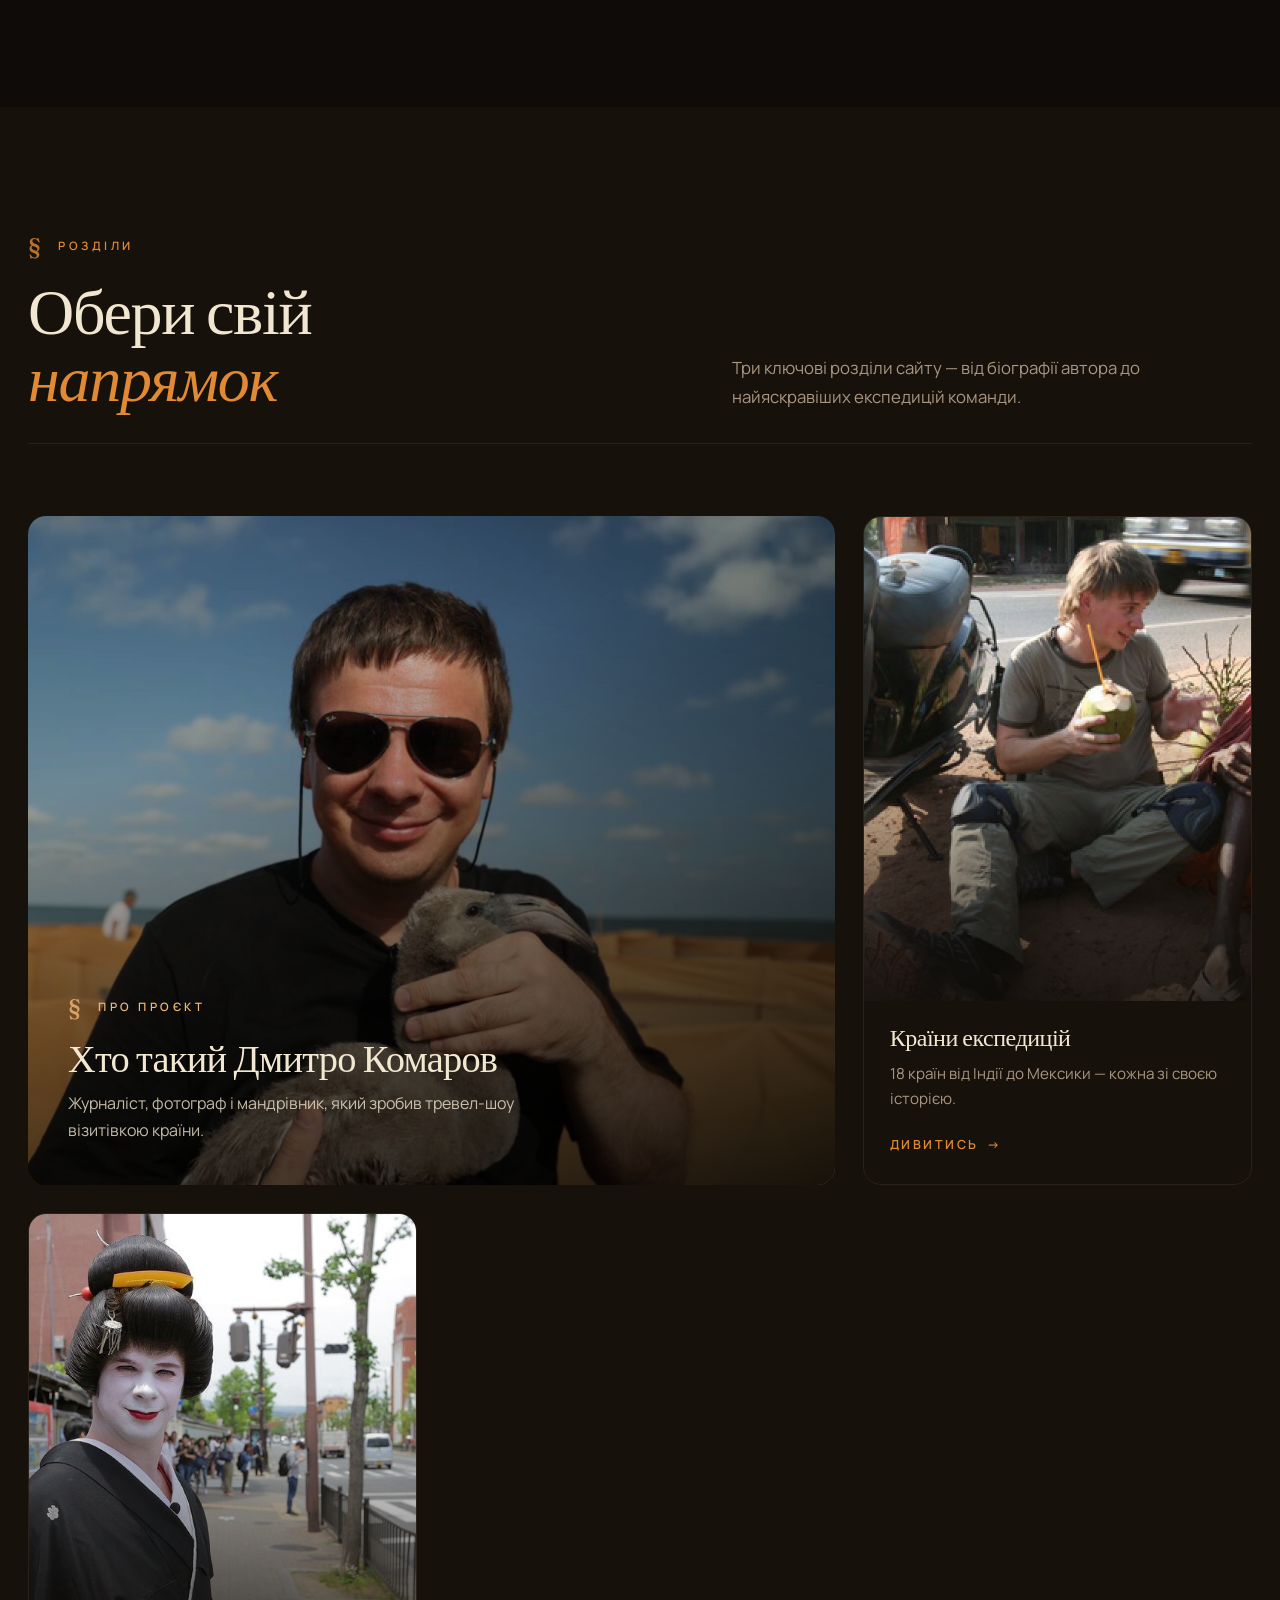
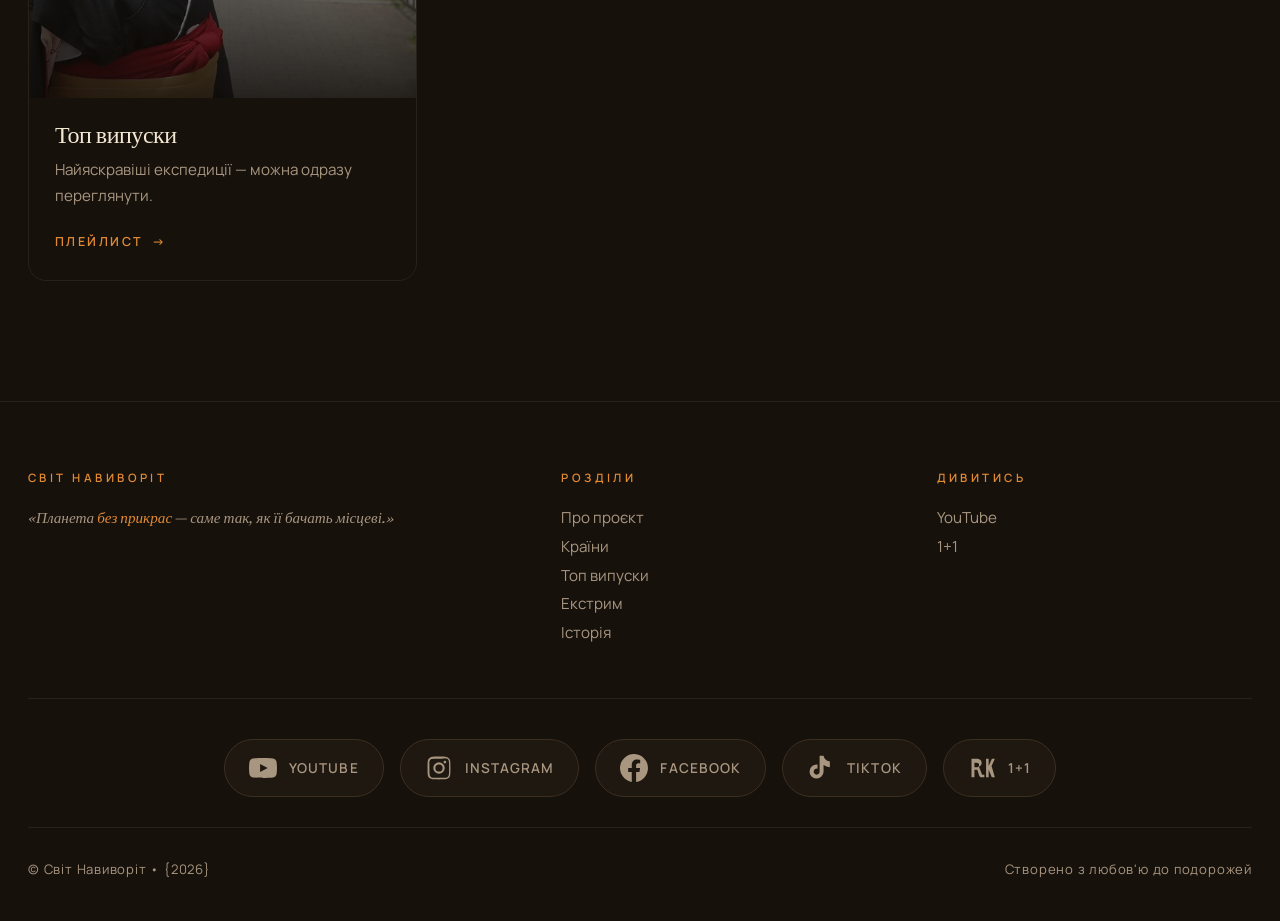
==== commit b4e19558: "Add files via upload" ====
--- a/index.html
+++ b/index.html
@@ -4,18 +4,17 @@
   <meta charset="utf-8">
   <meta name="viewport" content="width=device-width, initial-scale=1">
   <title>Світ Навиворіт — тревел-проєкт про справжній світ</title>
-  <meta name="description" content="Український тревел-проєкт Дмитра Комарова. 15 років експедицій найвіддаленішими куточк�[...]">
-  <link rel="icon" href="favicon.png">
+  <meta name="description" content="Український тревел-проєкт Дмитра Комарова. 15 років експедицій найвіддаленішими куточками планети.">
+  <link rel="icon" href="/TheWorldInsideOut/favicon.png">
   <link rel="preconnect" href="https://fonts.googleapis.com">
   <link rel="preconnect" href="https://fonts.gstatic.com" crossorigin>
   <link href="https://fonts.googleapis.com/css2?family=Fraunces:ital,opsz,wght@0,9..144,400;0,9..144,500;0,9..144,600;1,9..144,400;1,9..144,500&family=Manrope:wght@400;500;600;700&display=swap" rel="stylesheet">
   <link rel="stylesheet" href="styles/style.css">
 </head>
-   <!-- Google tag (gtag.js) -->
 <script async src="https://www.googletagmanager.com/gtag/js?id=G-G9FGS4JTEY"></script>
 <script>
   window.dataLayer = window.dataLayer || [];
-  function gtag(){dataLayer.push(arguments);} 
+  function gtag(){dataLayer.push(arguments);}
   gtag('js', new Date());
 
   gtag('config', 'G-G9FGS4JTEY');
@@ -43,10 +42,10 @@
           <div>
             <div class="hero-tag reveal">Тревел-щоденник з 2010 року</div>
             <h1 class="reveal d1">Світ, <em>навиворіт</em>, без глянцю та туристичних вивісок.</h1>
-            <p class="lede reveal d2">Понад 15 років команда Дмитра Комарова показує планету очима людей, які на ній живуть —[...]</p>
+            <p class="lede reveal d2">Понад 15 років команда Дмитра Комарова показує планету очима людей, які на ній живуть — від гімалайських сіл до амазонських племен.</p>
             <div class="hero-actions reveal d3">
               <a class="btn btn-primary" href="pages/countries.html">Розпочати подорож</a>
-              <a class="btn btn-outline" href="pages/about.html">Про пр��єкт</a>
+              <a class="btn btn-outline" href="pages/about.html">Про проєкт</a>
             </div>
           </div>
           <div class="hero-meta reveal d4">
@@ -59,8 +58,8 @@
 
     <div class="marquee" aria-hidden="true">
       <div class="marquee-track">
-        <span>Індія <em>·</em> Непал <em>·</em> Японія <em>·</em> Пакистан <em>·</em> Бразилія <em>·</em> Болівія <em>·</em> Ефіопія <em>·</em>[...]</span>
-        <span>Індія <em>·</em> Непал <em>·</em> Японія <em>·</em> Пакистан <em>·</em> Бразилія <em>·</em> Болівія <em>·</em> Ефіопія <em>·</em>[...]</span>
+        <span>Індія <em>·</em> Непал <em>·</em> Японія <em>·</em> Пакистан <em>·</em> Бразилія <em>·</em> Болівія <em>·</em> Ефіопія <em>·</em> Кенія <em>·</em> Куба <em>·</em> Мексика <em>·</em> В'єтнам <em>·</em> Танзанія <em>·</em></span>
+        <span>Індія <em>·</em> Непал <em>·</em> Японія <em>·</em> Пакистан <em>·</em> Бразилія <em>·</em> Болівія <em>·</em> Ефіопія <em>·</em> Кенія <em>·</em> Куба <em>·</em> Мексика <em>·</em> В'єтнам <em>·</em> Танзанія <em>·</em></span>
       </div>
     </div>
 
@@ -71,7 +70,7 @@
             <div class="eyebrow">Проєкт у цифрах</div>
             <h2>Понад 15 років <em>експедицій</em></h2>
           </div>
-          <p class="desc">Тисячі кілометрів, десятки країн, сотні історій — «Світ Навиворіт» став візитівкою українсь[...]</p>
+          <p class="desc">Тисячі кілометрів, десятки країн, сотні історій — «Світ Навиворіт» став візитівкою українського тревел-жанру.</p>
         </div>
         <div class="stats reveal d1">
           <div class="stat"><div class="num"><em>15</em>+</div><div class="label">років в ефірі</div></div>
@@ -92,24 +91,24 @@
           <p class="desc">Три ключові розділи сайту — від біографії автора до найяскравіших експедицій команди.</p>
         </div>
         <div class="grid grid-3">
-          <a class="feature-card reveal d1" href="about.html">
-            <img src="images/komarov.jpg" alt="Дмитро Комаров" loading="lazy">
+          <a class="feature-card reveal d1" href="pages/about.html">
+            <img src="pages/images/komarov.jpg" alt="Дмитро Комаров" loading="lazy">
             <div class="fc-body">
               <div class="eyebrow" style="color:var(--amber-2);">Про проєкт</div>
               <h3>Хто такий Дмитро Комаров</h3>
               <p>Журналіст, фотограф і мандрівник, який зробив тревел-шоу візитівкою країни.</p>
             </div>
           </a>
-          <a class="card reveal d2" href="countries.html">
-            <div class="card-img"><img src="images/india.jpg" alt="Країни" loading="lazy"></div>
+          <a class="card reveal d2" href="pages/countries.html">
+            <div class="card-img"><img src="pages/images/india.jpg" alt="Країни" loading="lazy"></div>
             <div class="card-body">
               <h3 class="card-title">Країни експедицій</h3>
               <p>18 країн від Індії до Мексики — кожна зі своєю історією.</p>
               <span class="card-link">Дивитись</span>
             </div>
           </a>
-          <a class="card reveal d3" href="top.html">
-            <div class="card-img"><img src="images/japan.jpg" alt="Топ випуски" loading="lazy"></div>
+          <a class="card reveal d3" href="pages/top.html">
+            <div class="card-img"><img src="pages/images/japan.jpg" alt="Топ випуски" loading="lazy"></div>
             <div class="card-body">
               <h3 class="card-title">Топ випуски</h3>
               <p>Найяскравіші експедиції — можна одразу переглянути.</p>
@@ -130,19 +129,39 @@
         </div>
         <div>
           <h4>Розділи</h4>
-          <a href="about.html">Про проєкт</a>
-          <a href="countries.html">Країни</a>
-          <a href="top.html">Топ випуски</a>
-          <a href="extreme.html">Екстрим</a>
-          <a href="history.html">Історія</a>
+          <a href="pages/about.html">Про проєкт</a>
+          <a href="pages/countries.html">Країни</a>
+          <a href="pages/top.html">Топ випуски</a>
+          <a href="pages/extreme.html">Екстрим</a>
+          <a href="pages/history.html">Історія</a>
         </div>
         <div>
-          <h4>Офіційні сторінки</h4>
-          <a href="https://www.youtube.com/@naiznankutv" target="_blank" rel="noopener">YouTube — офіційний канал</a>
-          <a href="https://1plus1.ua/svit-navpaki" target="_blank" rel="noopener">Проєкт на 1+1</a>
-          <a href="https://www.instagram.com/naiznankutv/" target="_blank" rel="noopener">Instagram</a>
-          <a href="https://www.facebook.com/naiznankutv" target="_blank" rel="noopener">Facebook</a>
+          <h4>Дивитись</h4>
+          <a href="https://www.youtube.com/@naiznankutv" target="_blank" rel="noopener">YouTube</a>
+          <a href="https://1plus1.video/ru/mir-naiznanku" target="_blank" rel="noopener">1+1</a>
         </div>
+      </div>
+      <div class="social-links reveal">
+        <a class="social-link" href="https://www.youtube.com/@naiznankutv" target="_blank" rel="noopener" aria-label="YouTube">
+          <svg viewBox="0 0 24 24" width="28" height="28" fill="currentColor"><path d="M23.5 6.2a3 3 0 0 0-2.1-2.1C19.5 3.5 12 3.5 12 3.5s-7.5 0-9.4.6A3 3 0 0 0 .5 6.2 31 31 0 0 0 0 12a31 31 0 0 0 .5 5.8 3 3 0 0 0 2.1 2.1c1.9.6 9.4.6 9.4.6s7.5 0 9.4-.6a3 3 0 0 0 2.1-2.1A31 31 0 0 0 24 12a31 31 0 0 0-.5-5.8zM9.5 15.5v-7l6.5 3.5-6.5 3.5z"/></svg>
+          <span>YouTube</span>
+        </a>
+        <a class="social-link" href="https://www.instagram.com/komarovmir/" target="_blank" rel="noopener" aria-label="Instagram">
+          <svg viewBox="0 0 24 24" width="28" height="28" fill="currentColor"><path d="M12 2.2c3.2 0 3.6 0 4.8.07 1.2.06 1.8.25 2.2.42.6.22 1 .48 1.4.9.42.42.68.82.9 1.4.17.4.36 1 .42 2.2.06 1.2.07 1.6.07 4.8s0 3.6-.07 4.8c-.06 1.2-.25 1.8-.42 2.2-.22.6-.48 1-.9 1.4-.42.42-.82.68-1.4.9-.4.17-1 .36-2.2.42-1.2.06-1.6.07-4.8.07s-3.6 0-4.8-.07c-1.2-.06-1.8-.25-2.2-.42-.6-.22-1-.48-1.4-.9-.42-.42-.68-.82-.9-1.4-.17-.4-.36-1-.42-2.2C2.2 15.6 2.2 15.2 2.2 12s0-3.6.07-4.8c.06-1.2.25-1.8.42-2.2.22-.6.48-1 .9-1.4.42-.42.82-.68 1.4-.9.4-.17 1-.36 2.2-.42C8.4 2.2 8.8 2.2 12 2.2zm0 1.8c-3.1 0-3.5 0-4.7.07-.9.04-1.4.2-1.7.3-.4.16-.7.35-1 .65-.3.3-.5.6-.65 1-.1.3-.26.8-.3 1.7C3.8 8.5 3.8 8.9 3.8 12s0 3.5.07 4.7c.04.9.2 1.4.3 1.7.16.4.35.7.65 1 .3.3.6.5 1 .65.3.1.8.26 1.7.3 1.2.07 1.6.07 4.7.07s3.5 0 4.7-.07c.9-.04 1.4-.2 1.7-.3.4-.16.7-.35 1-.65.3-.3.5-.6.65-1 .1-.3.26-.8.3-1.7.07-1.2.07-1.6.07-4.7s0-3.5-.07-4.7c-.04-.9-.2-1.4-.3-1.7-.16-.4-.35-.7-.65-1-.3-.3-.6-.5-1-.65-.3-.1-.8-.26-1.7-.3C15.5 4 15.1 4 12 4zm0 3.1a4.9 4.9 0 1 1 0 9.8 4.9 4.9 0 0 1 0-9.8zm0 8a3.1 3.1 0 1 0 0-6.2 3.1 3.1 0 0 0 0 6.2zm6.2-8.2a1.15 1.15 0 1 1-2.3 0 1.15 1.15 0 0 1 2.3 0z"/></svg>
+          <span>Instagram</span>
+        </a>
+        <a class="social-link" href="https://www.facebook.com/inside.out.world" target="_blank" rel="noopener" aria-label="Facebook">
+          <svg viewBox="0 0 24 24" width="28" height="28" fill="currentColor"><path d="M24 12a12 12 0 1 0-13.9 11.9v-8.4H7v-3.5h3.1V9.4c0-3 1.8-4.7 4.5-4.7 1.3 0 2.7.24 2.7.24v3h-1.5c-1.5 0-2 .93-2 1.87v2.2h3.4l-.54 3.5h-2.86v8.4A12 12 0 0 0 24 12z"/></svg>
+          <span>Facebook</span>
+        </a>
+        <a class="social-link" href="https://www.tiktok.com/@komarovmir" target="_blank" rel="noopener" aria-label="TikTok">
+          <svg viewBox="0 0 24 24" width="28" height="28" fill="currentColor"><path d="M19.6 6.3a5.5 5.5 0 0 1-3.3-1.1 5.5 5.5 0 0 1-2.1-3.7h-3.4v13.6a2.6 2.6 0 0 1-2.6 2.6 2.6 2.6 0 1 1 .8-5.1V9.1a6 6 0 1 0 5.2 5.9V9.5a8.8 8.8 0 0 0 5.4 1.85V7.9a5.5 5.5 0 0 1 0-1.6z"/></svg>
+          <span>TikTok</span>
+        </a>
+        <a class="social-link" href="https://1plus1.video/ru/mir-naiznanku" target="_blank" rel="noopener" aria-label="1+1">
+          <svg viewBox="0 0 24 24" width="28" height="28" fill="currentColor"><path d="M3 4h4.2c1.4 0 2.5.3 3.3 1 .8.7 1.2 1.6 1.2 2.8 0 1.5-.8 2.6-2.3 3.2L12 17.5c.1.2.2.3.4.3h1.6V20H11.6c-.9 0-1.5-.4-1.9-1.2L8 13.4H5.5V20H3V4zm2.5 2v5.4h1.7c.7 0 1.3-.2 1.7-.5.4-.4.6-.9.6-1.5s-.2-1.1-.6-1.4c-.4-.3-1-.5-1.7-.5H5.5zM15.5 4h2.2v6.2L20.5 4H23l-2.8 6.2L23 20h-2.6l-2.7-6.5V20h-2.2V4z"/></svg>
+          <span>1+1</span>
+        </a>
       </div>
       <div class="footer-bottom">
         <span>© Світ Навиворіт • {2026}</span>
--- a/styles/style.css
+++ b/styles/style.css
@@ -711,6 +711,54 @@
 .video-frame { aspect-ratio: 16/9; }
 .video-frame iframe { width: 100%; height: 100%; border: 0; display: block; }
 .video-card .card-body { padding: 24px 26px 28px; }
+
+/* =========================================================
+   Social links
+   ========================================================= */
+.social-links {
+  display: flex;
+  flex-wrap: wrap;
+  gap: 16px;
+  justify-content: center;
+  padding: 40px 0 30px;
+  border-top: 1px solid var(--line);
+  margin-top: 50px;
+}
+.social-link {
+  display: inline-flex;
+  align-items: center;
+  gap: 12px;
+  padding: 14px 24px;
+  border-radius: 999px;
+  border: 1px solid var(--line-2);
+  background: var(--ink-3);
+  color: var(--muted);
+  font-size: .85rem;
+  font-weight: 600;
+  letter-spacing: .08em;
+  text-transform: uppercase;
+  transition: transform .3s var(--ease), color .3s var(--ease), border-color .3s var(--ease), background .3s var(--ease), box-shadow .3s var(--ease);
+}
+.social-link svg { flex-shrink: 0; transition: transform .3s var(--ease); }
+.social-link:hover {
+  transform: translateY(-4px);
+  color: var(--paper);
+  border-color: var(--amber);
+  background: var(--ink-2);
+  box-shadow: 0 14px 30px -14px rgba(224,138,52,.5);
+}
+.social-link:hover svg { transform: scale(1.15); }
+
+/* =========================================================
+   Country video embed
+   ========================================================= */
+.country-video { margin-top: 50px; }
+.country-video .video-frame {
+  border-radius: var(--radius-lg);
+  overflow: hidden;
+  border: 1px solid var(--line);
+  box-shadow: var(--shadow);
+}
 
 /* =========================================================
    Footer
